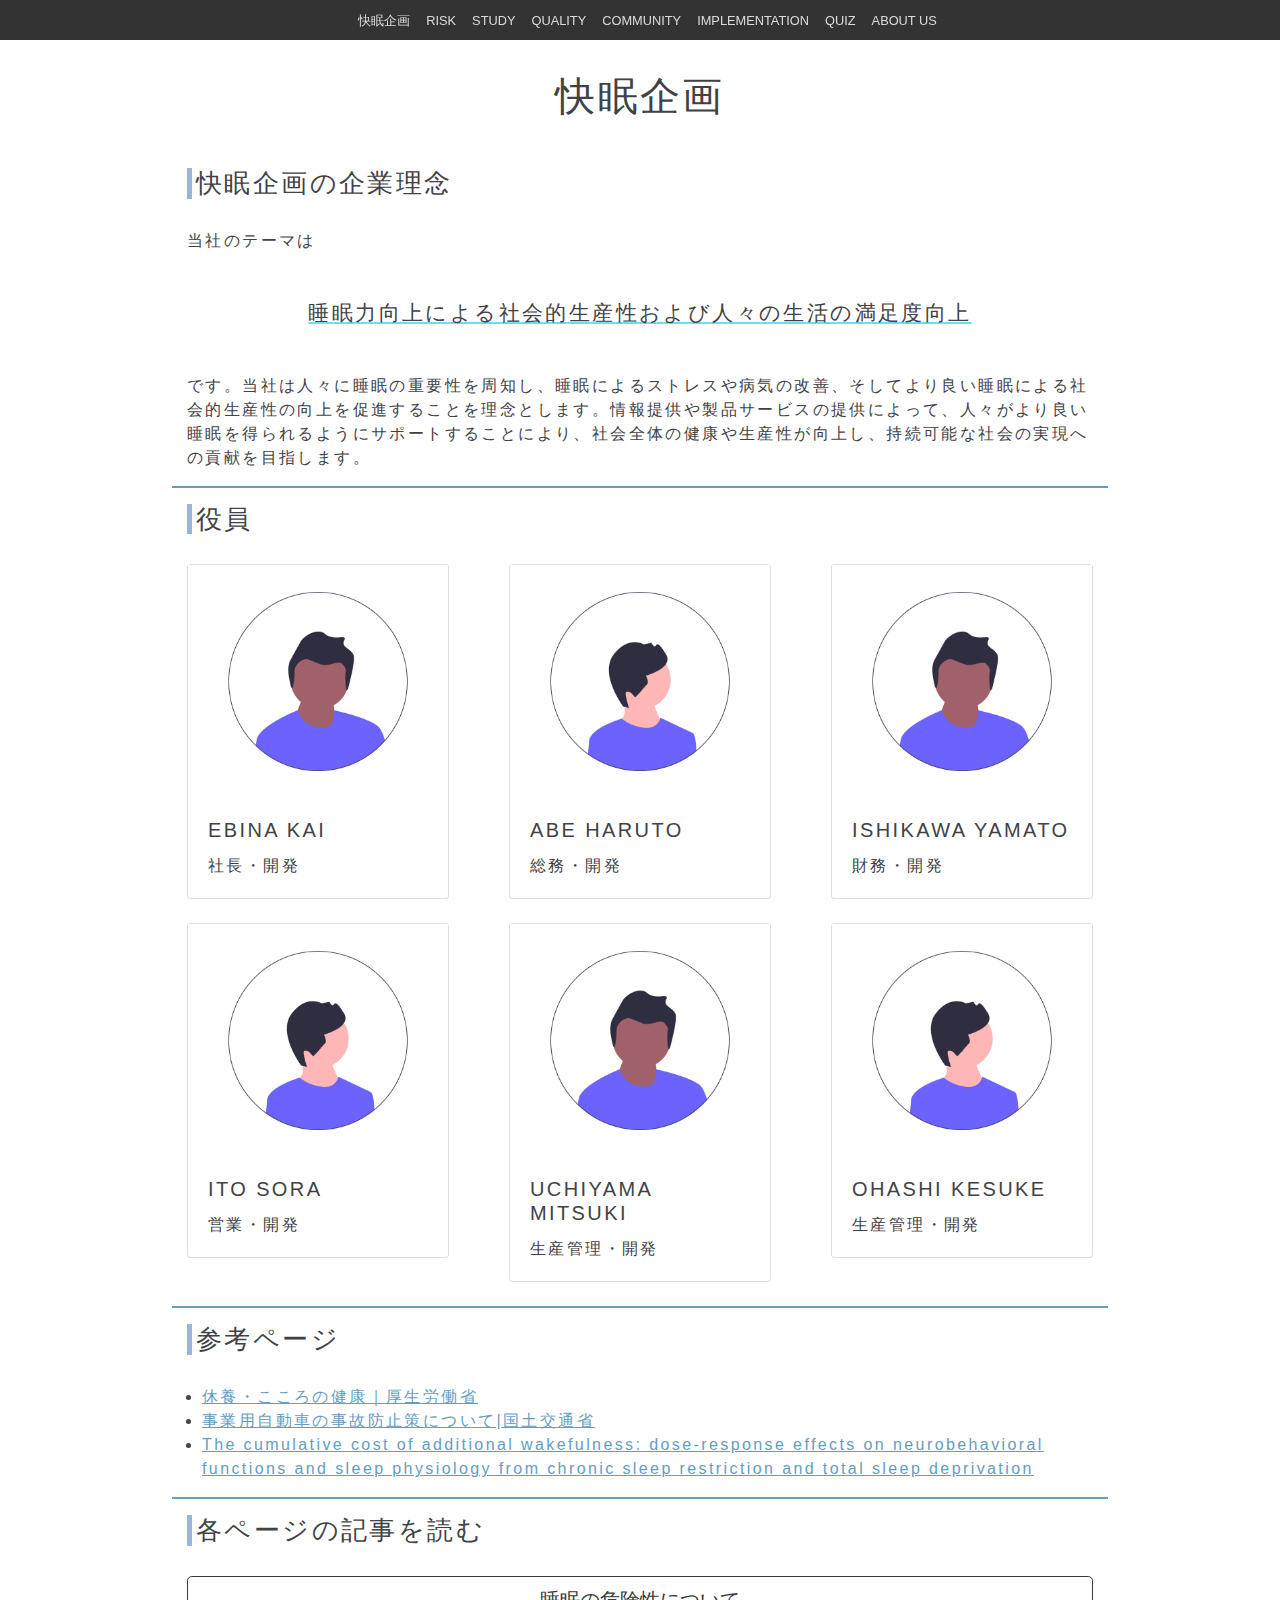
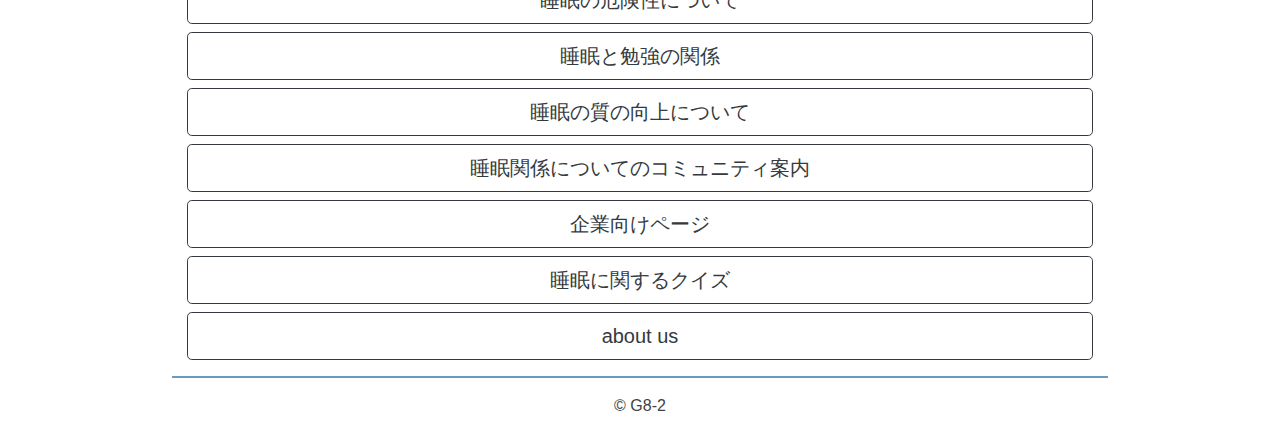
==== aboutus.html @ 45cc1678 "Merge branch 'main' of github.com:EbinaKai/KaiminKikaku into main" ====
<!DOCTYPE html>
<html lang="ja">
<head>
  <meta charset="UTF-8">
  <meta name="author" content="G8">
  <title>快眠企画について | 快眠企画</title>
  <link rel="icon" href="favicon.ico">
  <meta name="viewport" content="width=device-width,initial-scale=1">

  <!-- css -->
  <link rel="stylesheet" href="assets/css/reset.css">
  <link rel="stylesheet" href="assets/css/bootstrap.min.css">
  <link rel="stylesheet" href="assets/css/style.css">
  <link rel="stylesheet" href="assets/css/hamberger.css">

  <!-- javascript -->
  <script src="assets/js/jquery.min.js"></script>
  <script src="assets/js/popper.min.js"></script>
  <script src="assets/js/bootstrap.min.js"></script>
  <script src="assets/js/main.js" defer></script>
</head>

<body>
  <div id="wrapper">
    <header class="d-flex align-items-center flex-grow-1 sticky-top">
      <input type="checkbox" id="overlay-input" />
      <label for="overlay-input" id="overlay-button"><span></span></label>
      <nav id="overlay">
        <ul class="uppercase-text d-flex gap-2 justify-content-between align-items-center mb-0">
          <li><a href="index.html">快眠企画</a></li>
          <li><a href="risk.html">risk</a></li>
          <li><a href="study.html">study</a></li>
          <li><a href="quality.html">quality</a></li>
          <li><a href="community.html">community</a></li>
          <li><a href="implementation.html">implementation</a></li>
          <li><a href="quiz.html">quiz</a></li>
          <li><a href="aboutus.html">about us</a></li>
      </nav>
    </header>
    
    <main>
      <h1 class="text-center mb-5">快眠企画</h1>

      <section class="container mb-3">
        <h2>快眠企画の企業理念</h2>
        <p>当社のテーマは</p>
        <h3 class="my-5 text-center theme-text">睡眠力向上による社会的生産性および人々の生活の満足度向上</h3>
        <p>です。当社は人々に睡眠の重要性を周知し、睡眠によるストレスや病気の改善、そしてより良い睡眠による社会的生産性の向上を促進することを理念とします。情報提供や製品サービスの提供によって、人々がより良い睡眠を得られるようにサポートすることにより、社会全体の健康や生産性が向上し、持続可能な社会の実現への貢献を目指します。</p>
      </section>  

      <section class="container mb-3">
        <h2>役員</h2>
        <div id="member-cards" class="card-deck">
          <div class="row">

		        <div class="col-12 col-sm-6 col-lg-4 mb-4">
              <div class="card">
                <img class="img-fluid" src="assets/images/profile_1.png" alt="">
                <div class="card-body">
                  <h5 class="card-title">ebina kai</h5>
                  <p class="card-text">社長・開発</p>
                </div>
              </div>
            </div>

		        <div class="col-12 col-sm-6 col-lg-4 mb-4">
              <div class="card">
                <img class="img-fluid" src="assets/images/profile_2.png" alt="">
                <div class="card-body">
                  <h5 class="card-title">abe haruto</h5>
                  <p class="card-text">総務・開発</p>
                </div>
              </div>
            </div>

		        <div class="col-12 col-sm-6 col-lg-4 mb-4">
              <div class="card">
                <img class="img-fluid" src="assets/images/profile_1.png" alt="">
                <div class="card-body">
                  <h5 class="card-title">ishikawa yamato</h5>
                  <p class="card-text">財務・開発</p>
                </div>
              </div>
            </div>

		        <div class="col-12 col-sm-6 col-lg-4 mb-4">
              <div class="card">
                <img class="img-fluid" src="assets/images/profile_2.png" alt="">
                <div class="card-body">
                  <h5 class="card-title">ito sora</h5>
                  <p class="card-text">営業・開発</p>
                </div>
              </div>
            </div>

		        <div class="col-12 col-sm-6 col-lg-4 mb-4">
              <div class="card">
                <img class="img-fluid" src="assets/images/profile_1.png" alt="">
                <div class="card-body">
                  <h5 class="card-title">uchiyama mitsuki</h5>
                  <p class="card-text">生産管理・開発</p>
                </div>
              </div>
            </div>

		        <div class="col-12 col-sm-6 col-lg-4 mb-4">
              <div class="card">
                <img class="img-fluid" src="assets/images/profile_2.png" alt="">
                <div class="card-body">
                  <h5 class="card-title">ohashi kesuke</h5>
                  <p class="card-text">生産管理・開発</p>
                </div>
              </div>
            </div>
          </div>
        </div>
      </section>

      <section class="container mb-3">
        <h2>参考ページ</h2>
        <ul id="reference-list">
          <li><a href="https://www.mhlw.go.jp/www1/topics/kenko21_11/b3.html" target="_blank">休養・こころの健康｜厚生労働省</a></li>
          <li><a href="https://www.mlit.go.jp/jidosha/anzen/03safety/resourse/data/seminar009.pdf" target="_blank">事業用自動車の事故防止策について|国土交通省</a></li>
          <li><a href="https://pubmed.ncbi.nlm.nih.gov/12683469/" target="_blank">The cumulative cost of additional wakefulness: dose-response effects on neurobehavioral functions and sleep physiology from chronic sleep restriction and total sleep deprivation</a></li>
        </ul>
      </section>

      <section class="container mb-3">
        <h2>各ページの記事を読む</h2>
        <div class="my-3 btn-list">
          <a href="risk.html"><button type="button" class="btn btn-outline-dark btn-lg btn-block mb-2">睡眠の危険性について</button></a>
          <a href="study.html"><button type="button" class="btn btn-outline-dark btn-lg btn-block mb-2">睡眠と勉強の関係 </button></a>
          <a href="quality.html"><button type="button" class="btn btn-outline-dark btn-lg btn-block mb-2">睡眠の質の向上について</button></a>
          <a href="community.html"><button type="button" class="btn btn-outline-dark btn-lg btn-block mb-2">睡眠関係についてのコミュニティ案内</button></a>
          <a href="implementation.html"><button type="button" class="btn btn-outline-dark btn-lg btn-block mb-2">企業向けページ</button></a>
          <a href="quiz.html"><button type="button" class="btn btn-outline-dark btn-lg btn-block mb-2">睡眠に関するクイズ</button></a>
          <a href="aboutus.html"><button type="button" class="btn btn-outline-dark btn-lg btn-block mb-2">about us</button></a>
        </div>
      </section>

    </main>

    <footer>
		  © G8-2
    </footer>
    </div>
</body>
</html>
---- assets/css/style.css ----
@charset "utf-8";

/* Color Theme Swatches in Hex */
.Lippe-1-hex { color: #DCE4F2; }
.Lippe-2-hex { color: #9AB5D9; }
.Lippe-3-hex { color: #659DBF; }
.Lippe-4-hex { color: #F0F1F2; }
.Lippe-5-hex { color: #72DBF2; }

body, a {
  color: #424245;
  font-size: 16px;
}

main, header nav {
  max-width: 1000px;
  margin: 0 auto;
}

.uppercase-text {
  text-transform: uppercase;
}

.gap-2 > * {
  margin: 0.5rem;
}

header {
  z-index: 1;
  width: 100%;
  background-color: rgba(0, 0, 0, .8);
  height: 40px;
}
header nav ul {
  height: 40px;
}
header nav ul li a {
  color: #DADADA;
  font-size: .8rem;
}
header nav ul li a:hover {
  color: #f5f5f5;
  text-decoration: none;
}

main {
  min-height: calc(100vh - 80px);
  padding: 2rem 2rem 0 2rem;
  letter-spacing: .15rem;
}

footer {
  text-align: center;
  height: 40px;
}

ul {
  padding-left: 15px;
}

.img-box {
  display: flex;
  justify-content: center;
  align-items: center;
  height: 100%;
}
.img-box img {
  width: 100%;
  margin-bottom: 20px;
}

section {
  border-bottom: 2px solid #659DBF;
}

section h2 {
  font-size: 1.6rem;
  border-left: 5px solid #9AB5D9;
  padding-left: 4px;
  margin-bottom: 30px;
}

section h3 {
  font-size: 1.3rem;
}

section h4 {
  margin-top: 30px;
  font-size: 1.1rem;
  font-weight: bold;
}

.list-border-bottom > li {
  margin-top: 20px;
  padding-bottom: 20px;
  border-bottom: 2px solid #659DBF;
}
.list-border-bottom > li:last-child {
  border: none;
}

.btn-blue {
  color: #fff;
  background-color: #659DBF;
  border-color: #659DBF;
}

.btn-blue:hover {
  color: #fff;
  background-color: #72DBF2;
  border-color: #72DBF2;
}

.theme-text {
  text-decoration: underline;
  text-decoration-color: #72DBF2;
}

.btn-list a:hover {
  text-decoration-color: white;
}

#member-cards {
  justify-content: space-between;
  flex-wrap: wrap;
}

#member-cards .card-title {
  text-transform: uppercase;
}

#reference-list li a {
  color: #659DBF;
  text-decoration: underline;
  text-decoration-color: #659DBF; 
}

#reference-list li a:hover {
  color: #9AB5D9;
  text-decoration: underline;
  text-decoration-color: #9AB5D9; 
}
---- assets/css/hamberger.css ----
/* hambarger menu */
#overlay-button {
  display: none;
}
#overlay-button {
  padding: 18px 11px;
  z-index: 5;
  cursor: pointer;
  user-select: none;
}
#overlay-button span {
  height: 2px;
  width: 15px;
  margin-top: 8px;
  border-radius: 1px;
  background-color: #DCE4F2;
  position: relative;
  display: block;
  transition: all .2s ease-in-out;
}
#overlay-button span:before {
  top: -5px;
  visibility: visible;
}
#overlay-button span:after {
  top: 5px;
}
#overlay-button span:before, #overlay-button span:after {
  height: 2px;
  width: 15px;
  border-radius: 1px;
  background-color: #DCE4F2;
  position: absolute;
  content: "";
  transition: all .2s ease-in-out;
}
#overlay-button:hover span, #overlay-button:hover span:before, #overlay-button:hover span:after {
  background: #F0F1F2;
}
#overlay-input {
  display: none; 
}
#overlay-input:checked ~ #overlay {
  visibility: visible; 
}
#overlay-input:checked ~ #overlay-button:hover span, #overlay-input:checked ~ #overlay-button span {
  background: transparent;
}
#overlay-input:checked ~ #overlay-button span:before {
  transform: rotate(45deg) translate(7px, 7px);
}
#overlay-input:checked ~ #overlay-button span:after {
  transform: rotate(-45deg) translate(7px, -7px);
}

@media screen and (max-width: 600px) {

  /* hamberger menu */
  #overlay-button {
    display: block;
  }  
  #overlay {
    height: 100vh;
    width: 100vw;
    background: #659DBF;
    color: white;
    z-index: 2;
    visibility: hidden;
    position: fixed;
    top: 0;
    left: 0;
  }
  #overlay ul {
    display: flex;
    justify-content: center;
    align-items: center;
    flex-direction: column;
    text-align: center;
    height: 100vh;
    padding-left: 0;
    padding-top: 10vh;
    padding-bottom: 10vh;
    list-style-type: none;
  }
  #overlay ul li {
    padding: 1em;
  }
  #overlay ul li a {
    color: #fff;
    text-decoration: none;
    font-size: 1.5em;
  }
  #overlay ul li a:hover {
    color: #DCE4F2;
  }

}
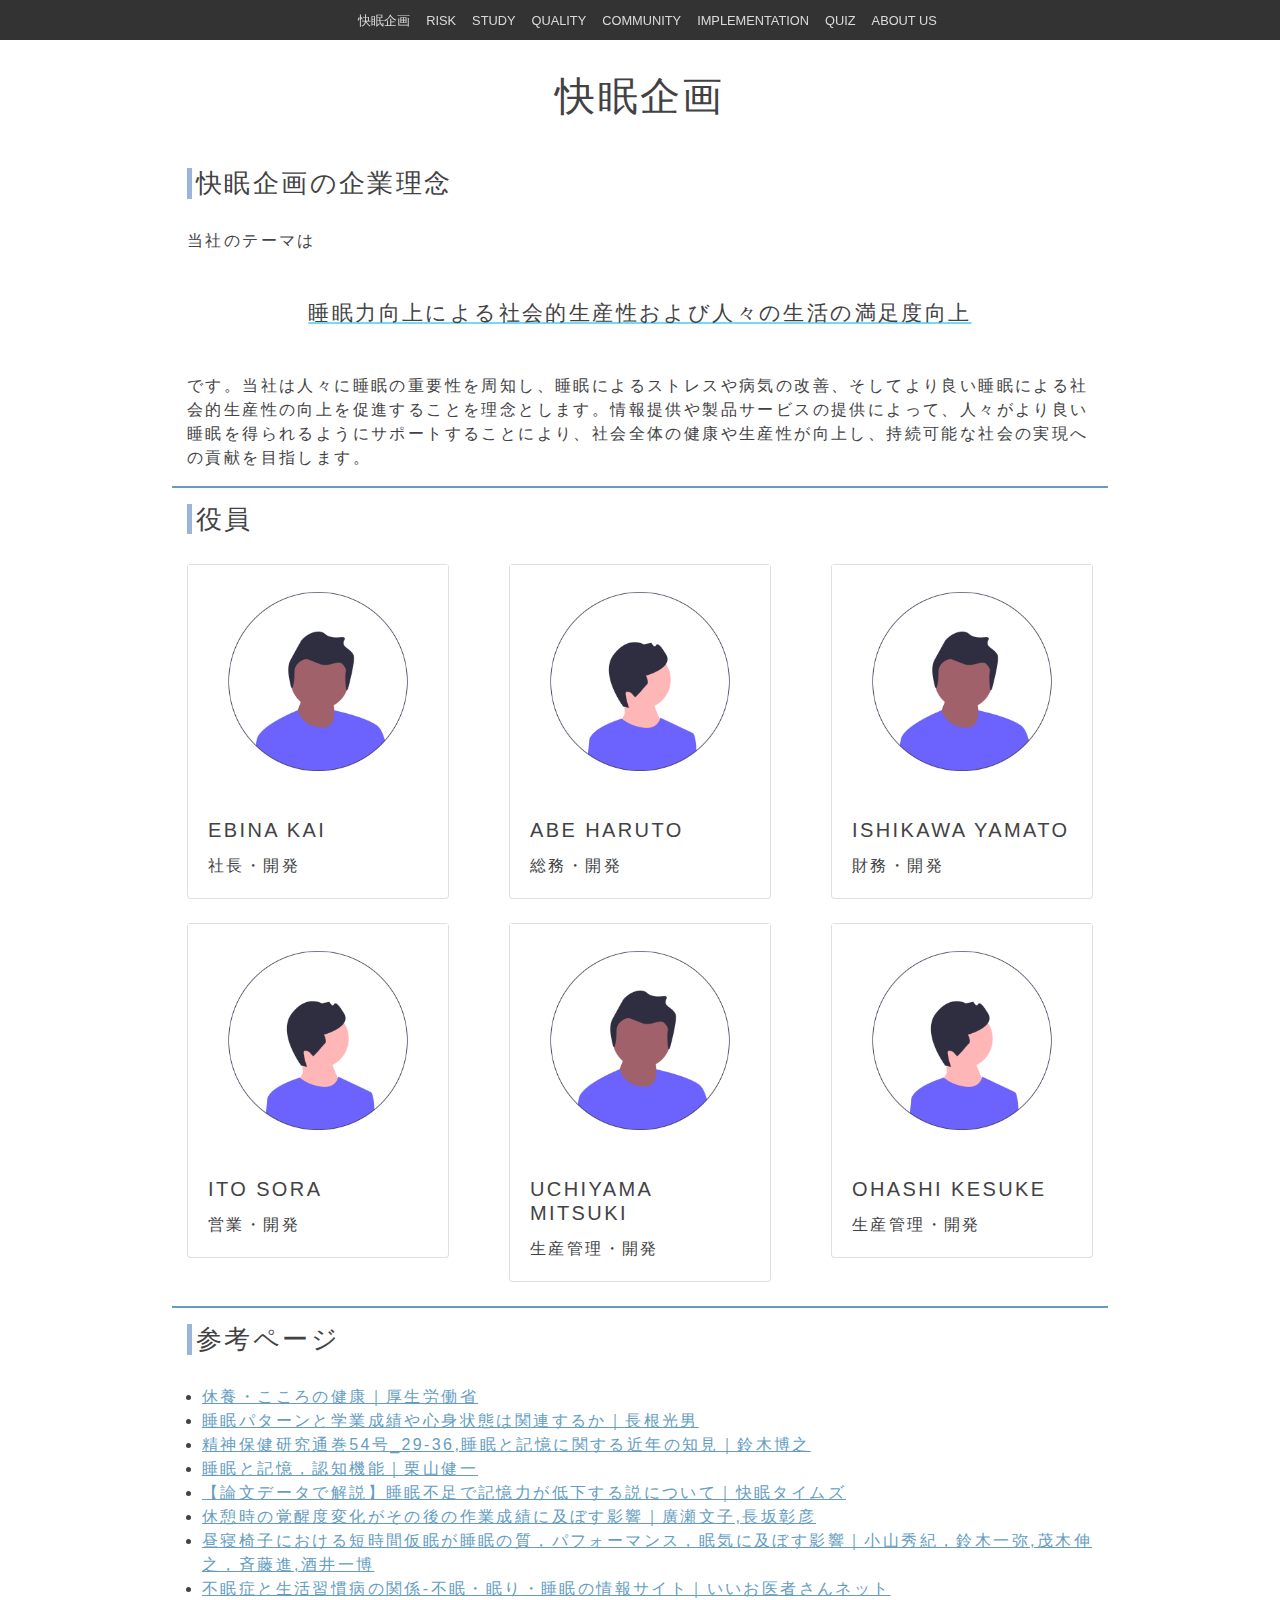
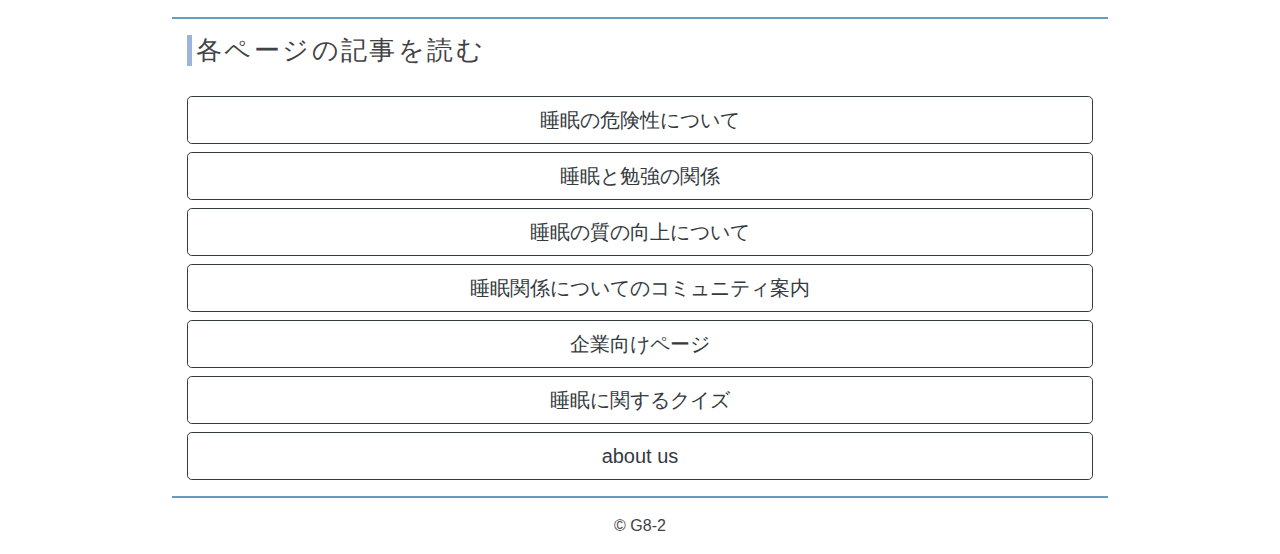
==== commit ceb3f3e0: "【update】 add about us" ====
--- a/aboutus.html
+++ b/aboutus.html
@@ -120,8 +120,13 @@
         <h2>参考ページ</h2>
         <ul id="reference-list">
           <li><a href="https://www.mhlw.go.jp/www1/topics/kenko21_11/b3.html" target="_blank">休養・こころの健康｜厚生労働省</a></li>
-          <li><a href="https://www.mlit.go.jp/jidosha/anzen/03safety/resourse/data/seminar009.pdf" target="_blank">事業用自動車の事故防止策について|国土交通省</a></li>
-          <li><a href="https://pubmed.ncbi.nlm.nih.gov/12683469/" target="_blank">The cumulative cost of additional wakefulness: dose-response effects on neurobehavioral functions and sleep physiology from chronic sleep restriction and total sleep deprivation</a></li>
+          <li><a href="https://opac.ll.chiba-u.jp/da/curator/900118662/13482084_63_375-379.pdf" target="_blank">睡眠パターンと学業成績や心身状態は関連するか｜長根光男</a></li>
+          <li><a href="https://www.ncnp.go.jp/mental-health/docs/nimh54_29-36.pdf" target="_blank">精神保健研究通巻54号_29-36,睡眠と記憶に関する近年の知見｜鈴木博之</a></li>
+          <li><a href="https://www.jstage.jst.go.jp/article/jsbpjjpp/22/3/22_151/_pdf" target="_blank">睡眠と記憶，認知機能｜栗山健一</a></li>
+          <li><a href="https://kaimin-times.com/blog/sleep-memory-16273" target="_blank">【論文データで解説】睡眠不足で記憶力が低下する説について｜快眠タイムズ</a></li>                       
+          <li><a href="https://www.jstage.jst.go.jp/article/jje1965/38/1/38_1_32/_pdf" target="_blank">休憩時の覚醒度変化がその後の作業成績に及ぼす影響｜廣瀬文子,長坂彰彦</a></li>                       
+          <li><a href="https://www.jstage.jst.go.jp/article/isljsl/95/2/95_56/_pdf" target="_blank">昼寝椅子における短時間仮眠が睡眠の質，パフォーマンス，眠気に及ぼす影響｜小山秀紀，鈴木一弥,茂木伸之，斉藤進,酒井一博</a></li>                       
+          <li><a href="http://www.e-oishasan.net/sleep/lifestyle.html" target="_blank">不眠症と生活習慣病の関係-不眠・眠り・睡眠の情報サイト｜いいお医者さんネット</a></li>                 
         </ul>
       </section>
 
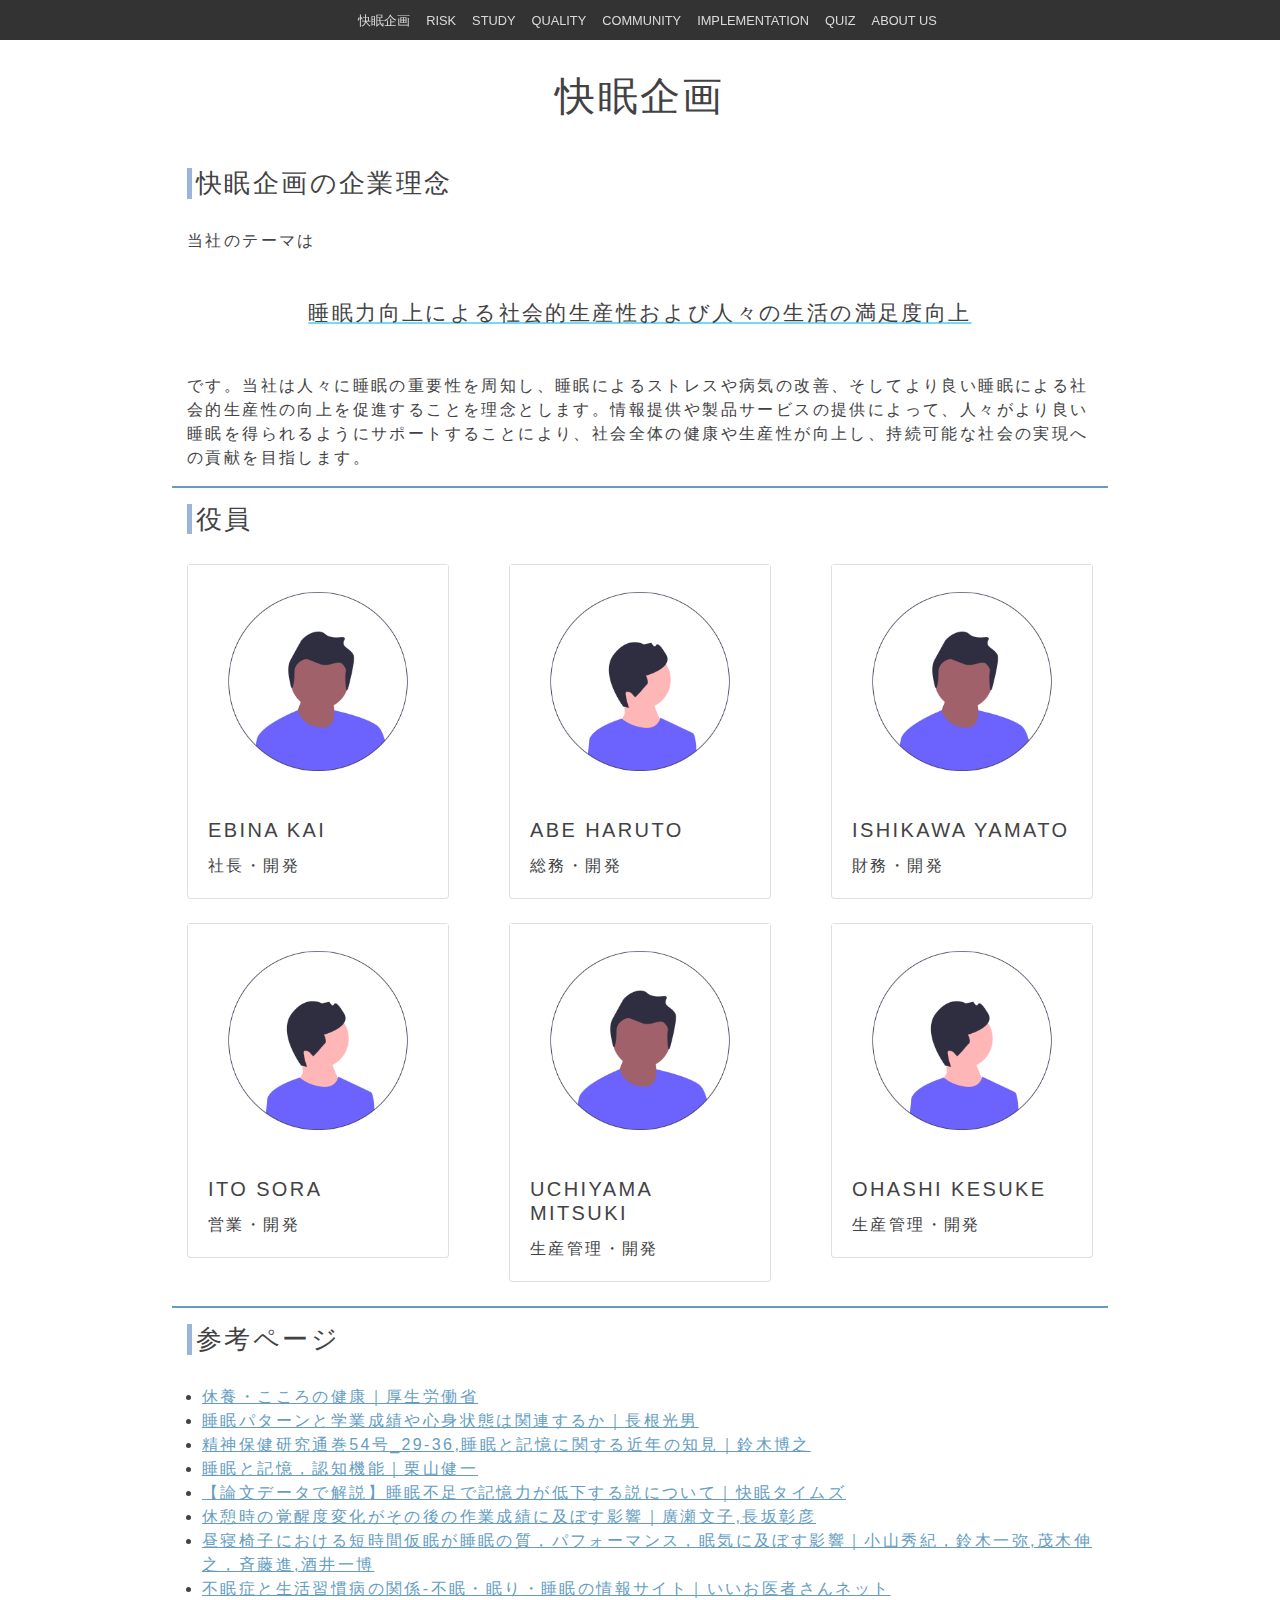
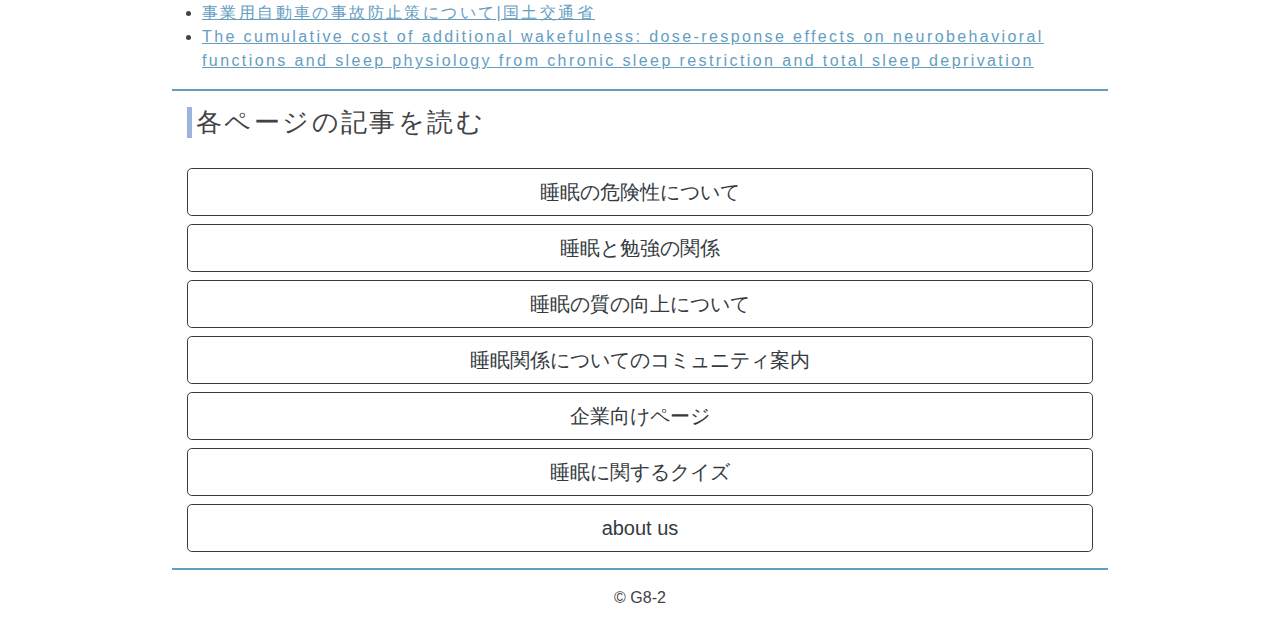
==== commit 55ab687a: "Merge branch 'main' of https://github.com/EbinaKai/KaiminKikaku" ====
--- a/aboutus.html
+++ b/aboutus.html
@@ -127,6 +127,8 @@
           <li><a href="https://www.jstage.jst.go.jp/article/jje1965/38/1/38_1_32/_pdf" target="_blank">休憩時の覚醒度変化がその後の作業成績に及ぼす影響｜廣瀬文子,長坂彰彦</a></li>                       
           <li><a href="https://www.jstage.jst.go.jp/article/isljsl/95/2/95_56/_pdf" target="_blank">昼寝椅子における短時間仮眠が睡眠の質，パフォーマンス，眠気に及ぼす影響｜小山秀紀，鈴木一弥,茂木伸之，斉藤進,酒井一博</a></li>                       
           <li><a href="http://www.e-oishasan.net/sleep/lifestyle.html" target="_blank">不眠症と生活習慣病の関係-不眠・眠り・睡眠の情報サイト｜いいお医者さんネット</a></li>                 
+          <li><a href="https://www.mlit.go.jp/jidosha/anzen/03safety/resourse/data/seminar009.pdf" target="_blank">事業用自動車の事故防止策について|国土交通省</a></li>
+          <li><a href="https://pubmed.ncbi.nlm.nih.gov/12683469/" target="_blank">The cumulative cost of additional wakefulness: dose-response effects on neurobehavioral functions and sleep physiology from chronic sleep restriction and total sleep deprivation</a></li>
         </ul>
       </section>
 
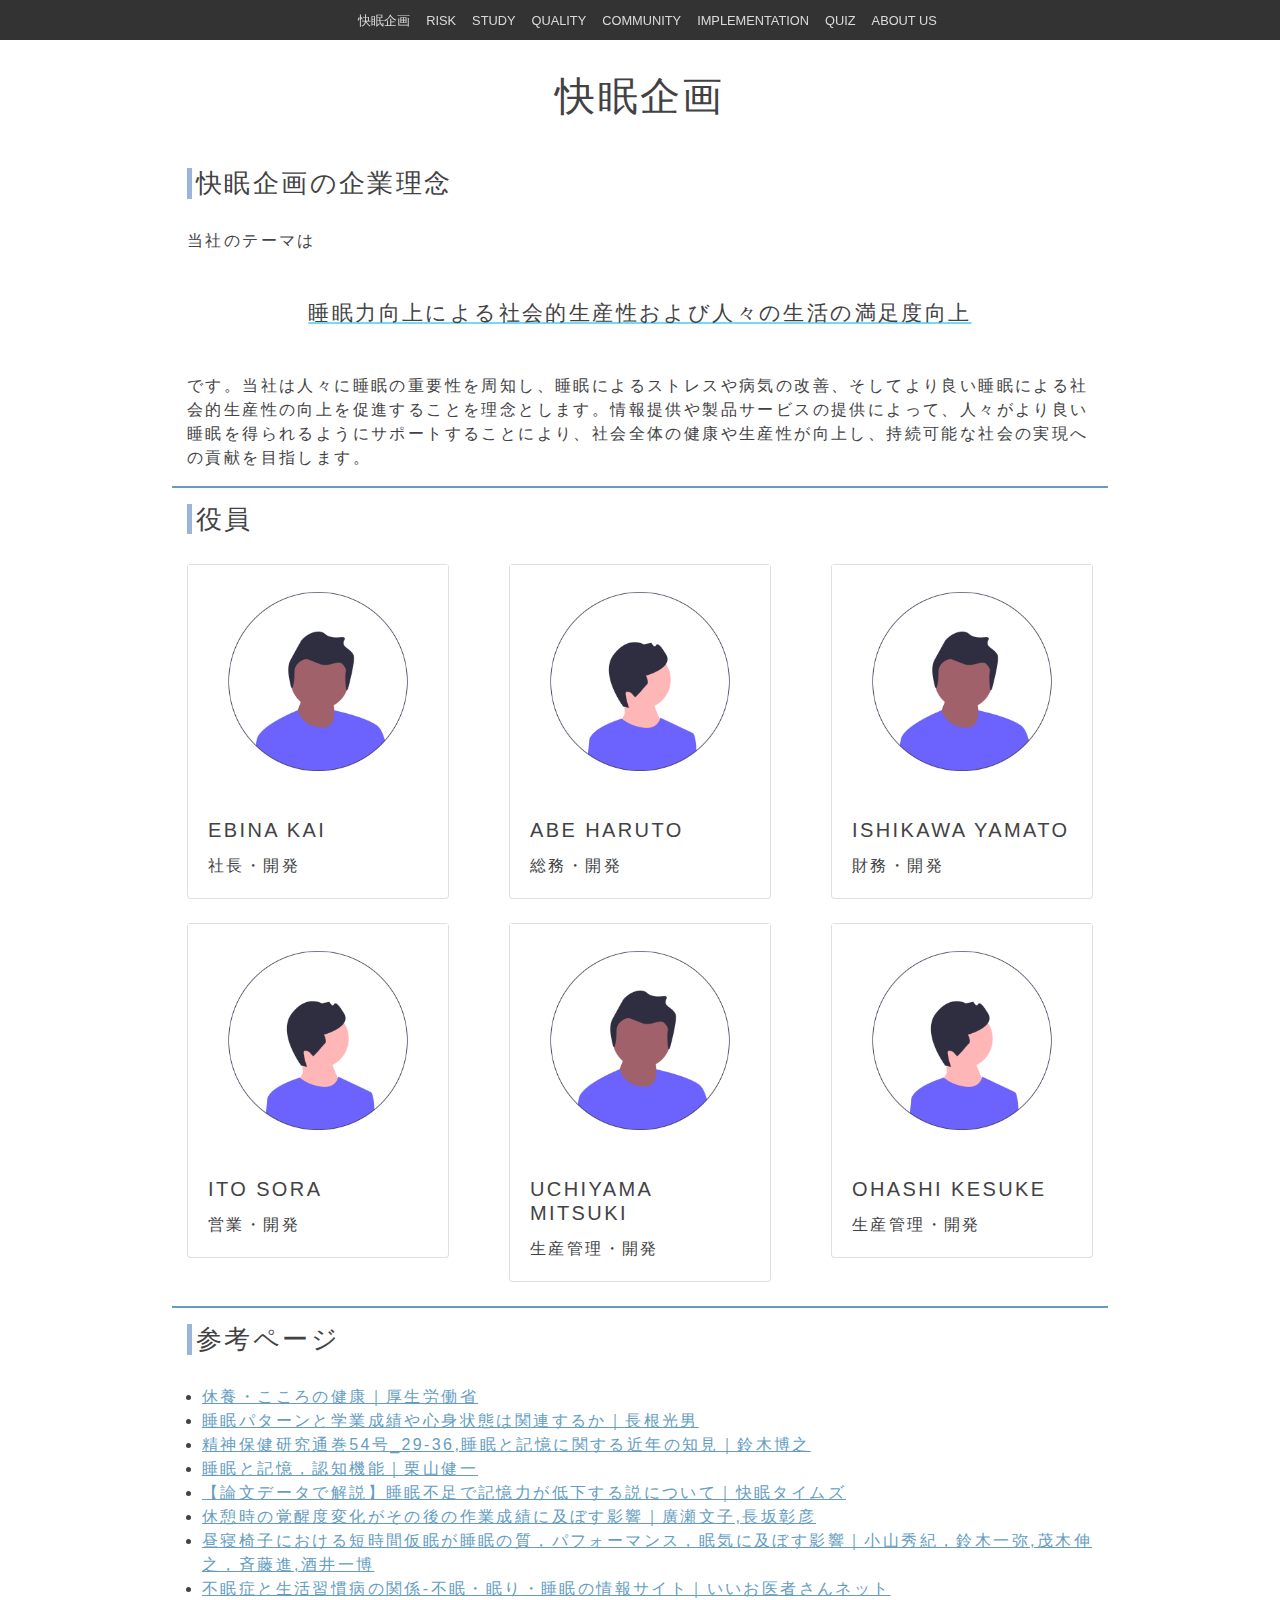
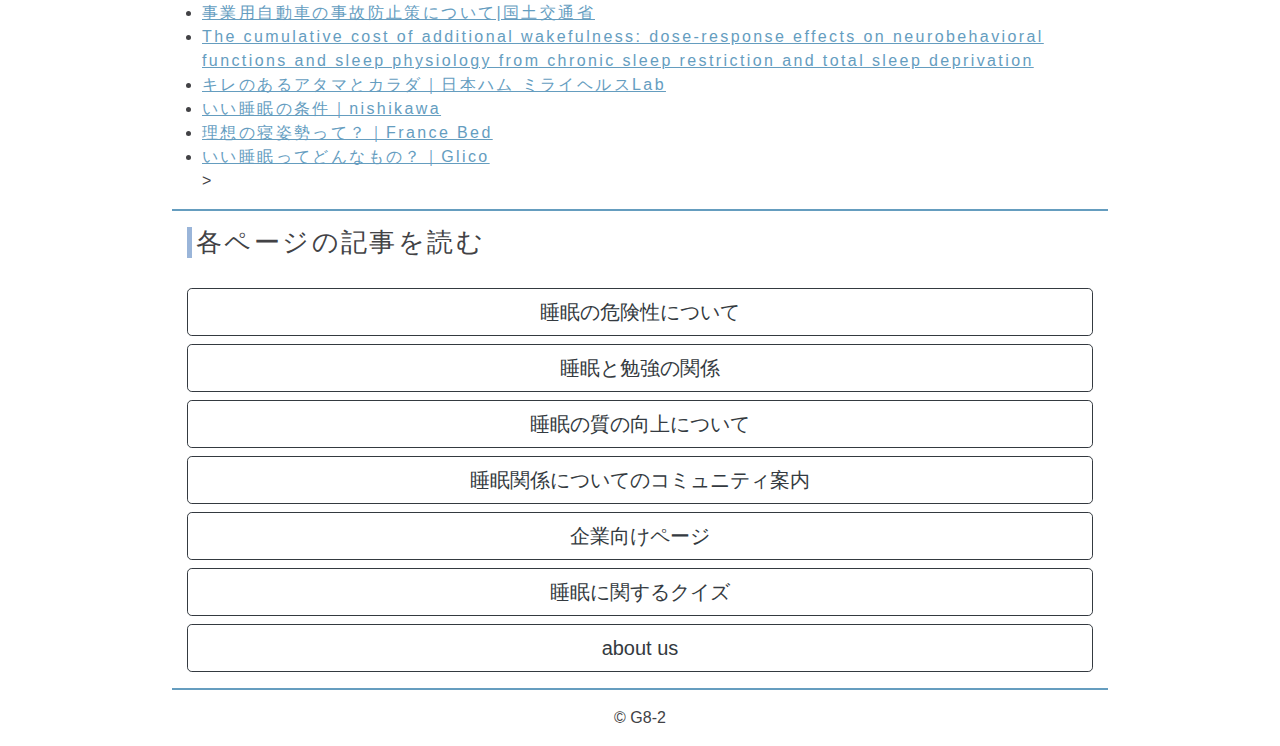
==== commit 5d6aef9c: "[update] add quality html" ====
--- a/aboutus.html
+++ b/aboutus.html
@@ -129,6 +129,10 @@
           <li><a href="http://www.e-oishasan.net/sleep/lifestyle.html" target="_blank">不眠症と生活習慣病の関係-不眠・眠り・睡眠の情報サイト｜いいお医者さんネット</a></li>                 
           <li><a href="https://www.mlit.go.jp/jidosha/anzen/03safety/resourse/data/seminar009.pdf" target="_blank">事業用自動車の事故防止策について|国土交通省</a></li>
           <li><a href="https://pubmed.ncbi.nlm.nih.gov/12683469/" target="_blank">The cumulative cost of additional wakefulness: dose-response effects on neurobehavioral functions and sleep physiology from chronic sleep restriction and total sleep deprivation</a></li>
+          <li><a href="https://lab.nipponham.co.jp/clearheadandbody/42" target="_blank">キレのあるアタマとカラダ｜日本ハム ミライヘルスLab</a></li>
+          <li><a href="https://www.nishikawa1566.com/company/laboratory/topics/03/" target="_blank">いい睡眠の条件｜nishikawa</a></li>
+          <li><a href="https://interior.francebed.co.jp/spring/faq/sleep/posture.php" target="_blank">理想の寝姿勢って？｜France Bed</a></li>
+          <li><a href="https://cp.glico.jp/powerpro/citric-acid/entry91/" target="_blank">いい睡眠ってどんなもの？｜Glico</a></li>>
         </ul>
       </section>
 
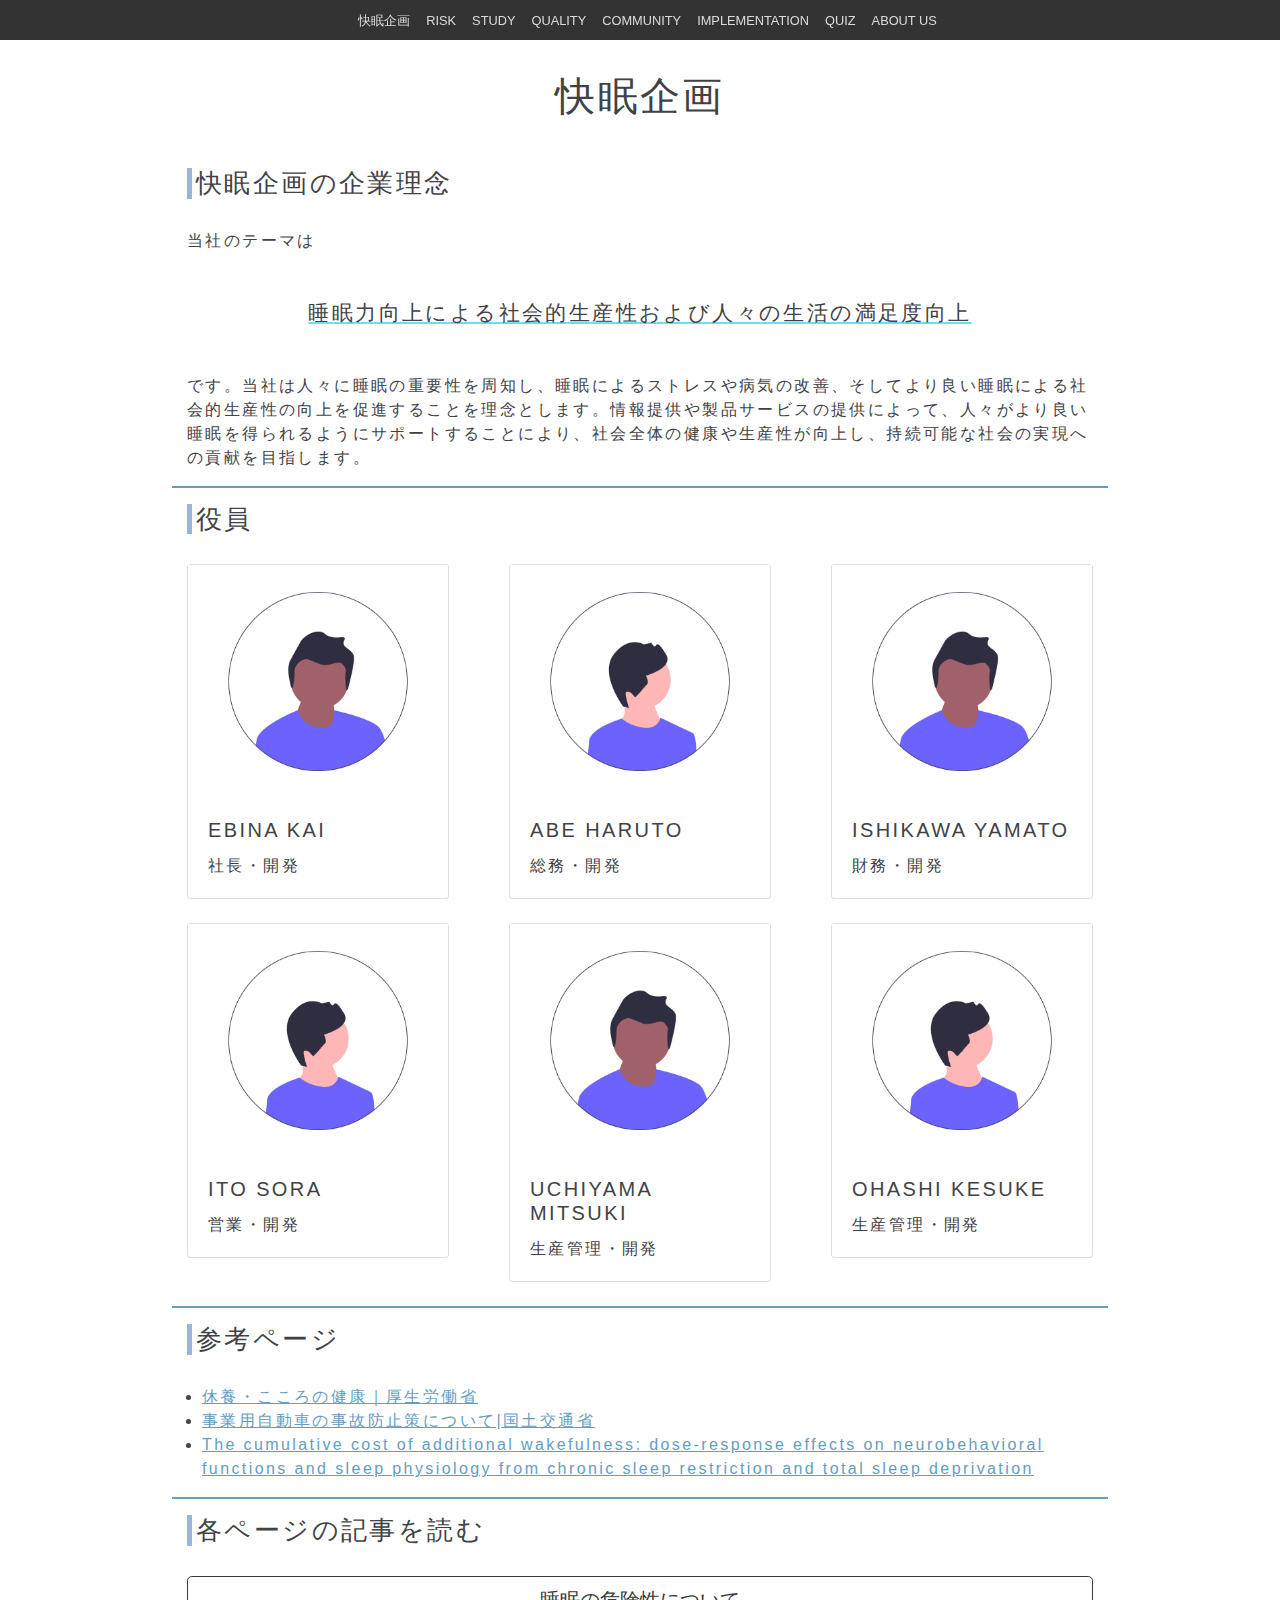
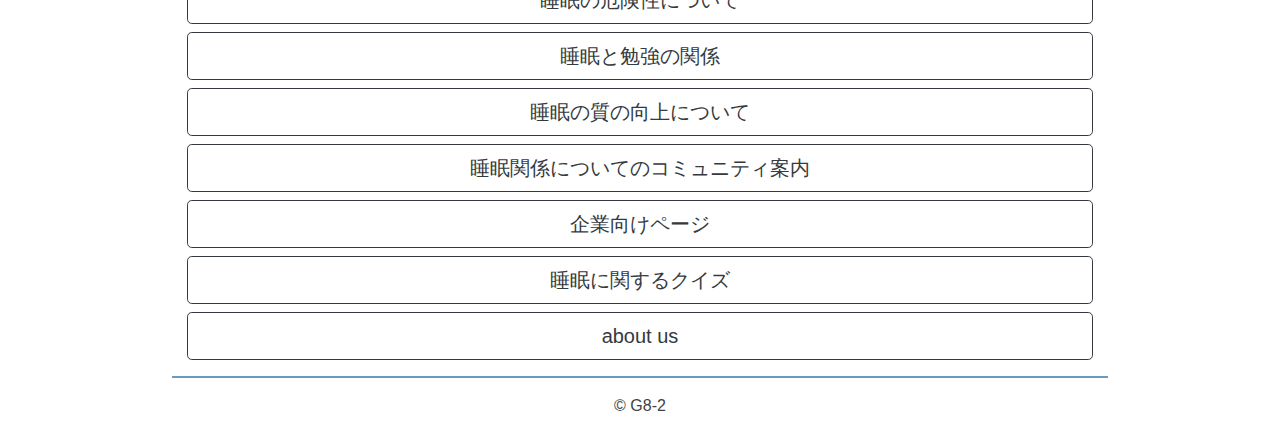
==== commit ed22a1e4: "Merge branch 'main' of https://github.com/EbinaKai/KaiminKikaku" ====
--- a/aboutus.html
+++ b/aboutus.html
@@ -120,19 +120,8 @@
         <h2>参考ページ</h2>
         <ul id="reference-list">
           <li><a href="https://www.mhlw.go.jp/www1/topics/kenko21_11/b3.html" target="_blank">休養・こころの健康｜厚生労働省</a></li>
-          <li><a href="https://opac.ll.chiba-u.jp/da/curator/900118662/13482084_63_375-379.pdf" target="_blank">睡眠パターンと学業成績や心身状態は関連するか｜長根光男</a></li>
-          <li><a href="https://www.ncnp.go.jp/mental-health/docs/nimh54_29-36.pdf" target="_blank">精神保健研究通巻54号_29-36,睡眠と記憶に関する近年の知見｜鈴木博之</a></li>
-          <li><a href="https://www.jstage.jst.go.jp/article/jsbpjjpp/22/3/22_151/_pdf" target="_blank">睡眠と記憶，認知機能｜栗山健一</a></li>
-          <li><a href="https://kaimin-times.com/blog/sleep-memory-16273" target="_blank">【論文データで解説】睡眠不足で記憶力が低下する説について｜快眠タイムズ</a></li>                       
-          <li><a href="https://www.jstage.jst.go.jp/article/jje1965/38/1/38_1_32/_pdf" target="_blank">休憩時の覚醒度変化がその後の作業成績に及ぼす影響｜廣瀬文子,長坂彰彦</a></li>                       
-          <li><a href="https://www.jstage.jst.go.jp/article/isljsl/95/2/95_56/_pdf" target="_blank">昼寝椅子における短時間仮眠が睡眠の質，パフォーマンス，眠気に及ぼす影響｜小山秀紀，鈴木一弥,茂木伸之，斉藤進,酒井一博</a></li>                       
-          <li><a href="http://www.e-oishasan.net/sleep/lifestyle.html" target="_blank">不眠症と生活習慣病の関係-不眠・眠り・睡眠の情報サイト｜いいお医者さんネット</a></li>                 
           <li><a href="https://www.mlit.go.jp/jidosha/anzen/03safety/resourse/data/seminar009.pdf" target="_blank">事業用自動車の事故防止策について|国土交通省</a></li>
           <li><a href="https://pubmed.ncbi.nlm.nih.gov/12683469/" target="_blank">The cumulative cost of additional wakefulness: dose-response effects on neurobehavioral functions and sleep physiology from chronic sleep restriction and total sleep deprivation</a></li>
-          <li><a href="https://lab.nipponham.co.jp/clearheadandbody/42" target="_blank">キレのあるアタマとカラダ｜日本ハム ミライヘルスLab</a></li>
-          <li><a href="https://www.nishikawa1566.com/company/laboratory/topics/03/" target="_blank">いい睡眠の条件｜nishikawa</a></li>
-          <li><a href="https://interior.francebed.co.jp/spring/faq/sleep/posture.php" target="_blank">理想の寝姿勢って？｜France Bed</a></li>
-          <li><a href="https://cp.glico.jp/powerpro/citric-acid/entry91/" target="_blank">いい睡眠ってどんなもの？｜Glico</a></li>>
         </ul>
       </section>
 
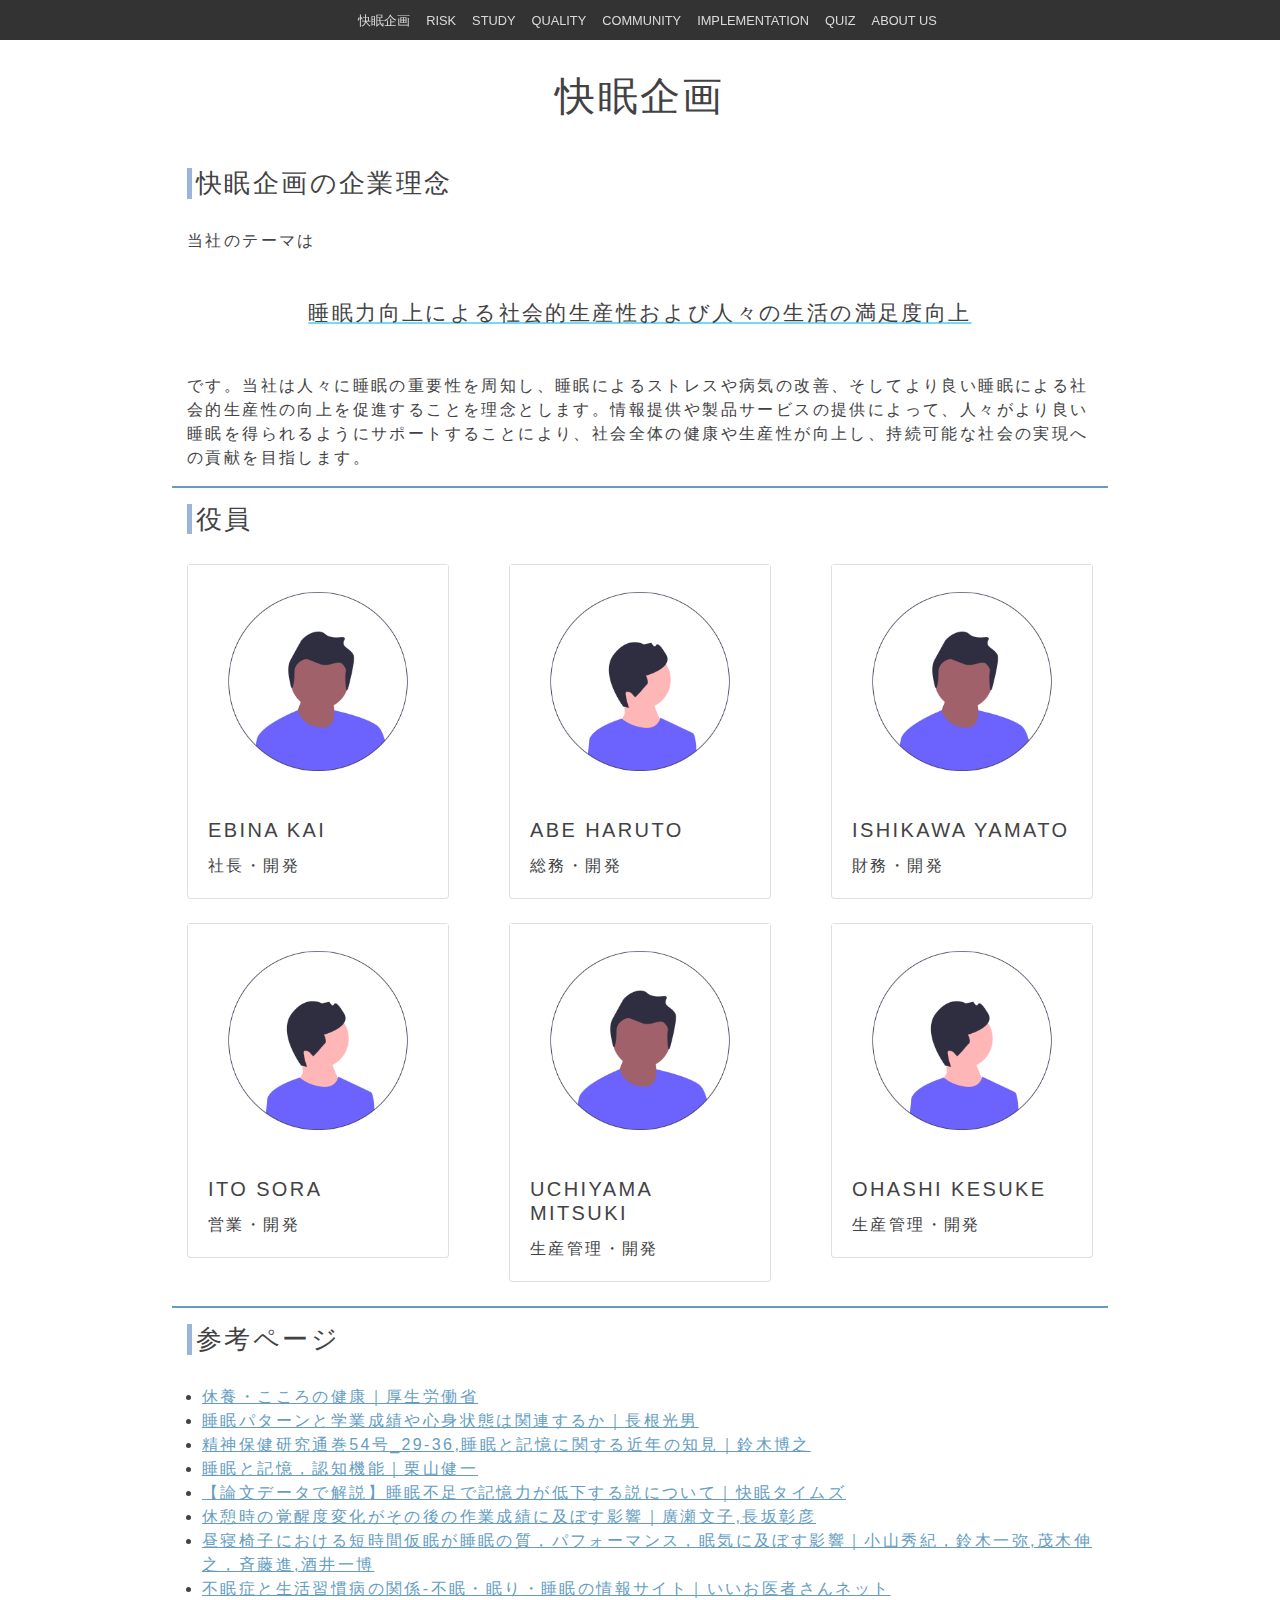
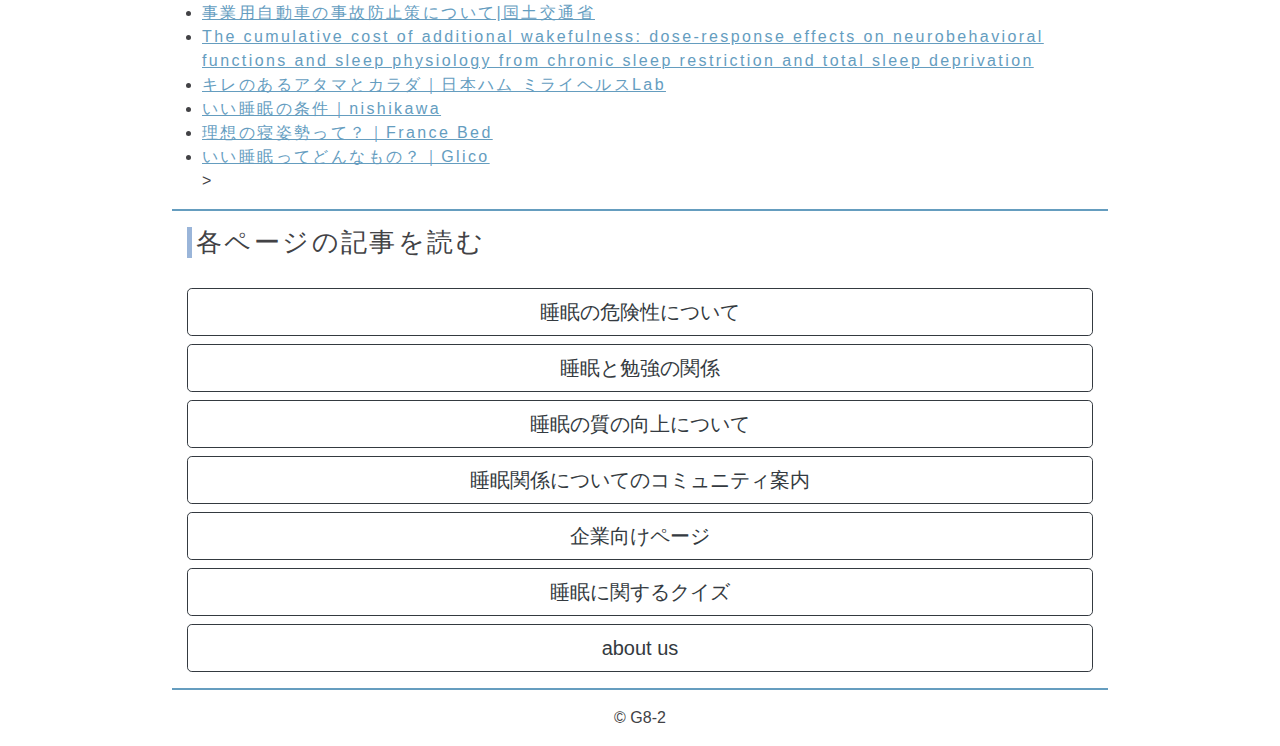
==== commit 6409c21b: "Merge branch 'main' of https://github.com/EbinaKai/KaiminKikaku" ====
--- a/aboutus.html
+++ b/aboutus.html
@@ -120,8 +120,19 @@
         <h2>参考ページ</h2>
         <ul id="reference-list">
           <li><a href="https://www.mhlw.go.jp/www1/topics/kenko21_11/b3.html" target="_blank">休養・こころの健康｜厚生労働省</a></li>
+          <li><a href="https://opac.ll.chiba-u.jp/da/curator/900118662/13482084_63_375-379.pdf" target="_blank">睡眠パターンと学業成績や心身状態は関連するか｜長根光男</a></li>
+          <li><a href="https://www.ncnp.go.jp/mental-health/docs/nimh54_29-36.pdf" target="_blank">精神保健研究通巻54号_29-36,睡眠と記憶に関する近年の知見｜鈴木博之</a></li>
+          <li><a href="https://www.jstage.jst.go.jp/article/jsbpjjpp/22/3/22_151/_pdf" target="_blank">睡眠と記憶，認知機能｜栗山健一</a></li>
+          <li><a href="https://kaimin-times.com/blog/sleep-memory-16273" target="_blank">【論文データで解説】睡眠不足で記憶力が低下する説について｜快眠タイムズ</a></li>                       
+          <li><a href="https://www.jstage.jst.go.jp/article/jje1965/38/1/38_1_32/_pdf" target="_blank">休憩時の覚醒度変化がその後の作業成績に及ぼす影響｜廣瀬文子,長坂彰彦</a></li>                       
+          <li><a href="https://www.jstage.jst.go.jp/article/isljsl/95/2/95_56/_pdf" target="_blank">昼寝椅子における短時間仮眠が睡眠の質，パフォーマンス，眠気に及ぼす影響｜小山秀紀，鈴木一弥,茂木伸之，斉藤進,酒井一博</a></li>                       
+          <li><a href="http://www.e-oishasan.net/sleep/lifestyle.html" target="_blank">不眠症と生活習慣病の関係-不眠・眠り・睡眠の情報サイト｜いいお医者さんネット</a></li>                 
           <li><a href="https://www.mlit.go.jp/jidosha/anzen/03safety/resourse/data/seminar009.pdf" target="_blank">事業用自動車の事故防止策について|国土交通省</a></li>
           <li><a href="https://pubmed.ncbi.nlm.nih.gov/12683469/" target="_blank">The cumulative cost of additional wakefulness: dose-response effects on neurobehavioral functions and sleep physiology from chronic sleep restriction and total sleep deprivation</a></li>
+          <li><a href="https://lab.nipponham.co.jp/clearheadandbody/42" target="_blank">キレのあるアタマとカラダ｜日本ハム ミライヘルスLab</a></li>
+          <li><a href="https://www.nishikawa1566.com/company/laboratory/topics/03/" target="_blank">いい睡眠の条件｜nishikawa</a></li>
+          <li><a href="https://interior.francebed.co.jp/spring/faq/sleep/posture.php" target="_blank">理想の寝姿勢って？｜France Bed</a></li>
+          <li><a href="https://cp.glico.jp/powerpro/citric-acid/entry91/" target="_blank">いい睡眠ってどんなもの？｜Glico</a></li>>
         </ul>
       </section>
 
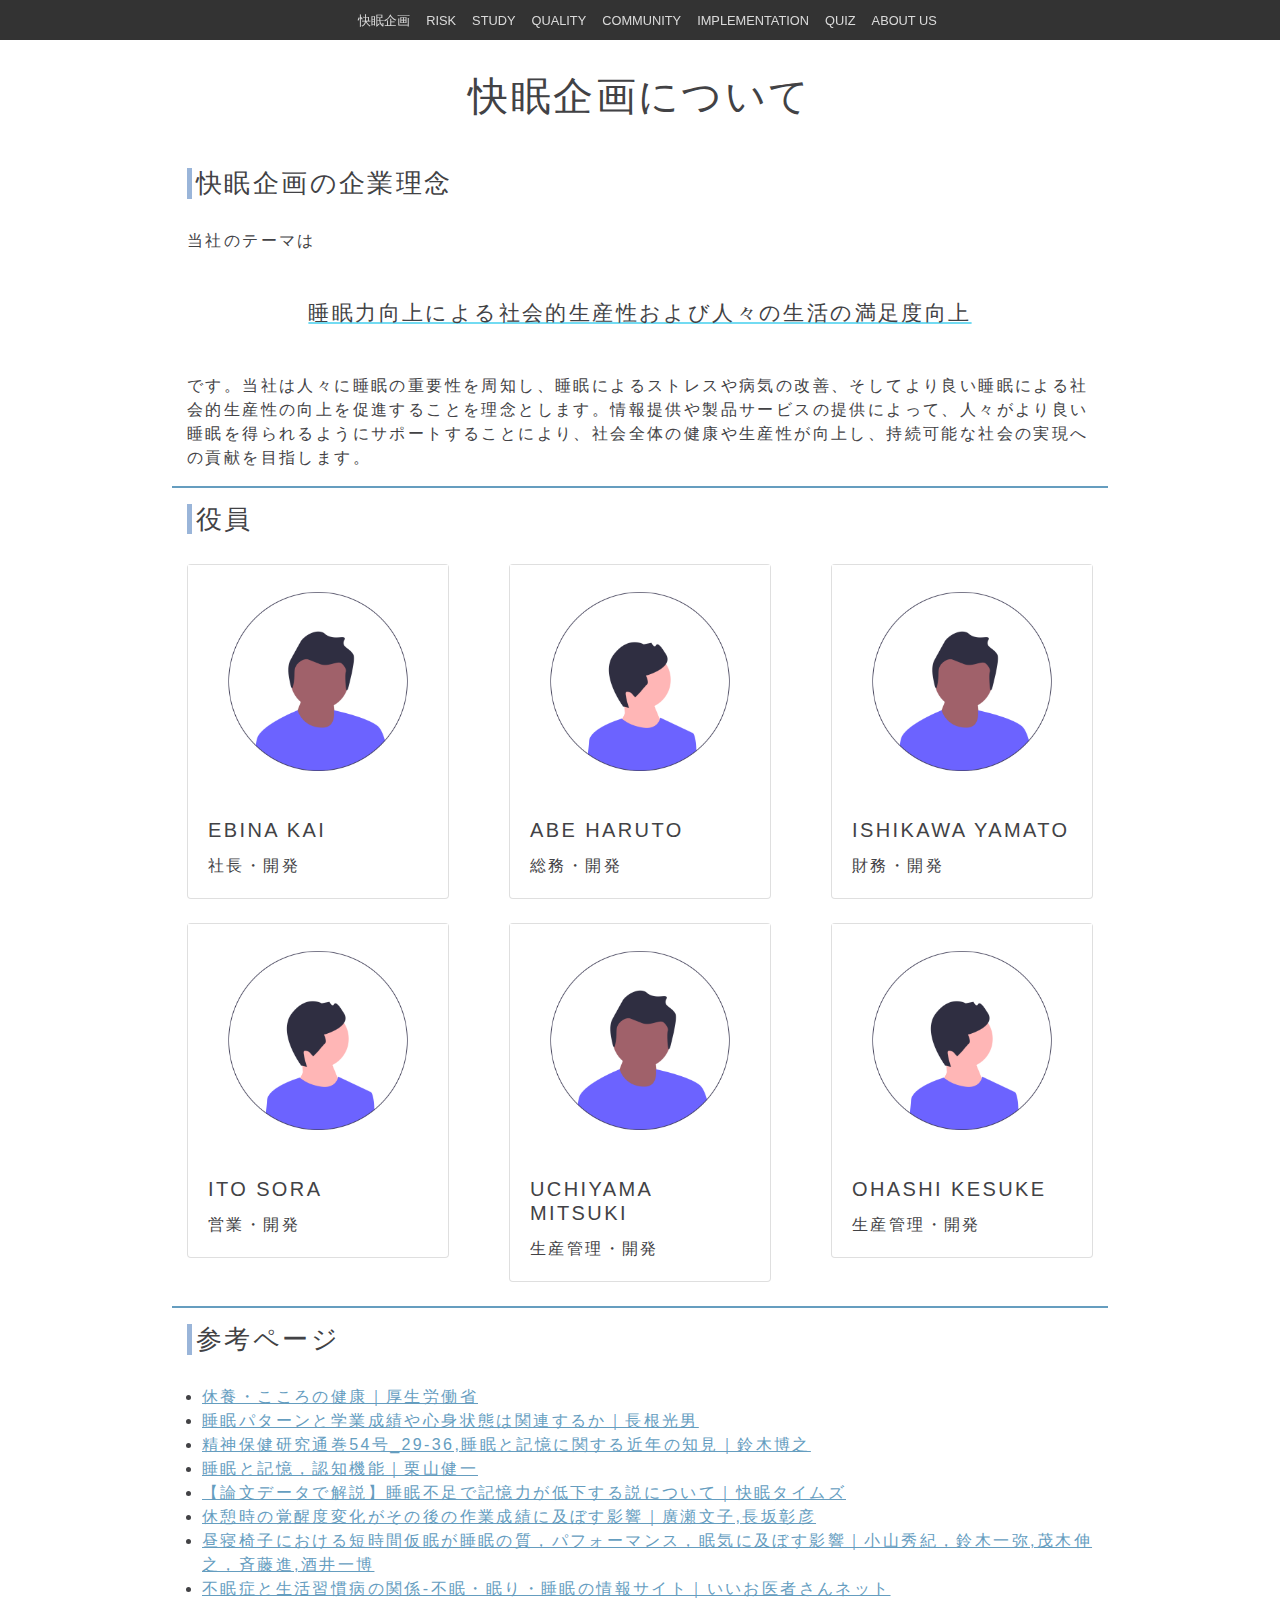
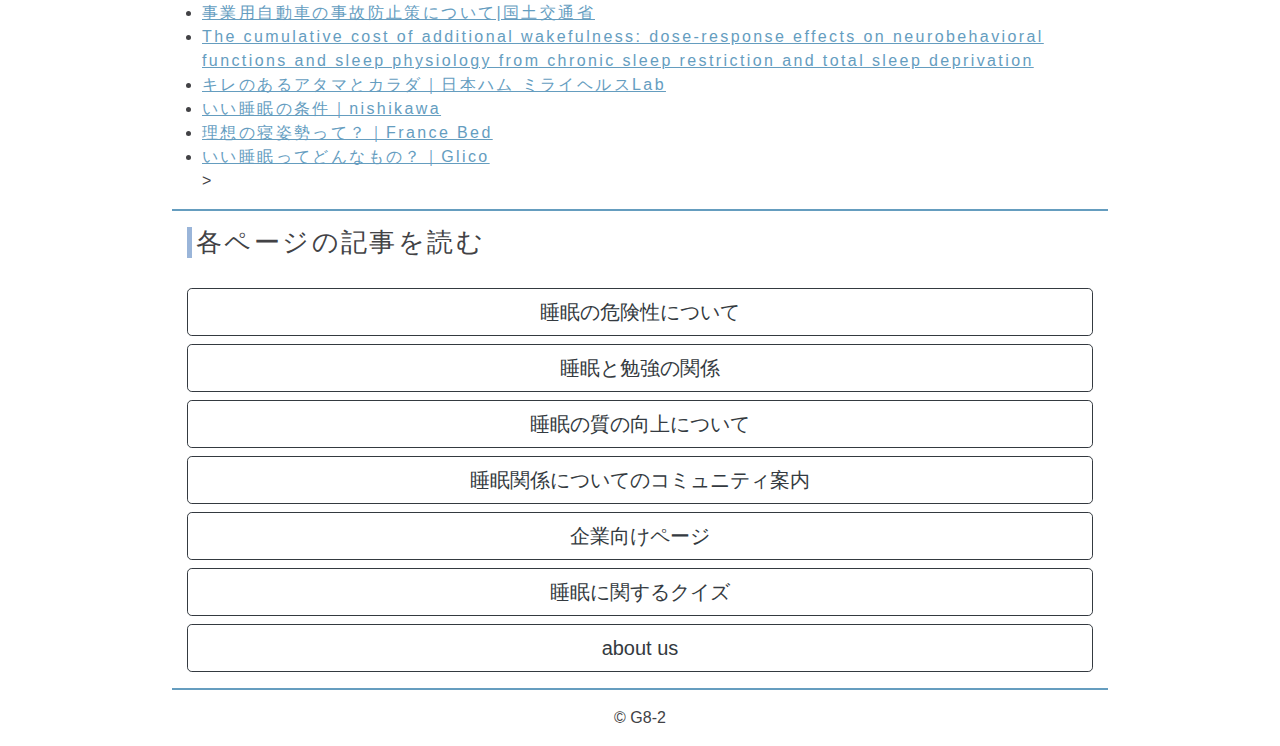
==== commit fa6cea64: "[update] add page title on top of each pages." ====
--- a/aboutus.html
+++ b/aboutus.html
@@ -39,7 +39,7 @@
     </header>
     
     <main>
-      <h1 class="text-center mb-5">快眠企画</h1>
+      <h1 class="text-center mb-5">快眠企画について</h1>
 
       <section class="container mb-3">
         <h2>快眠企画の企業理念</h2>
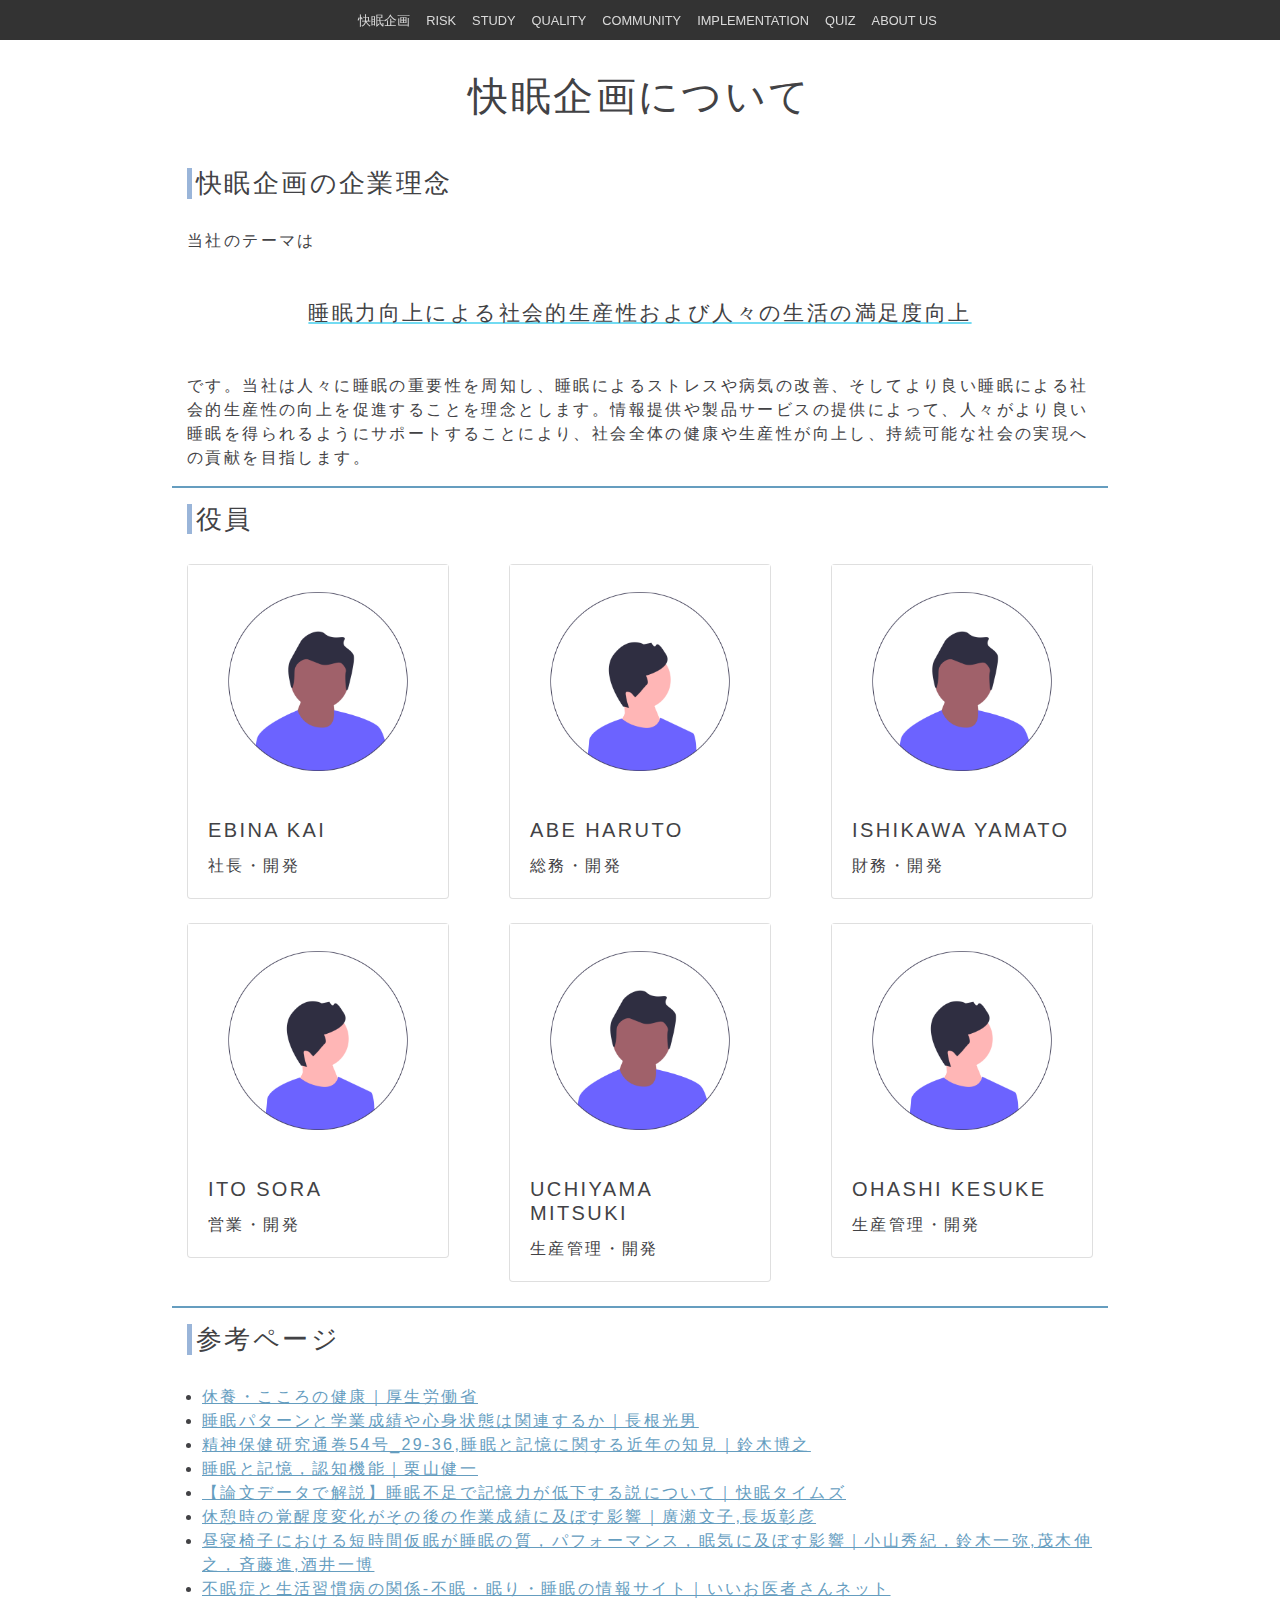
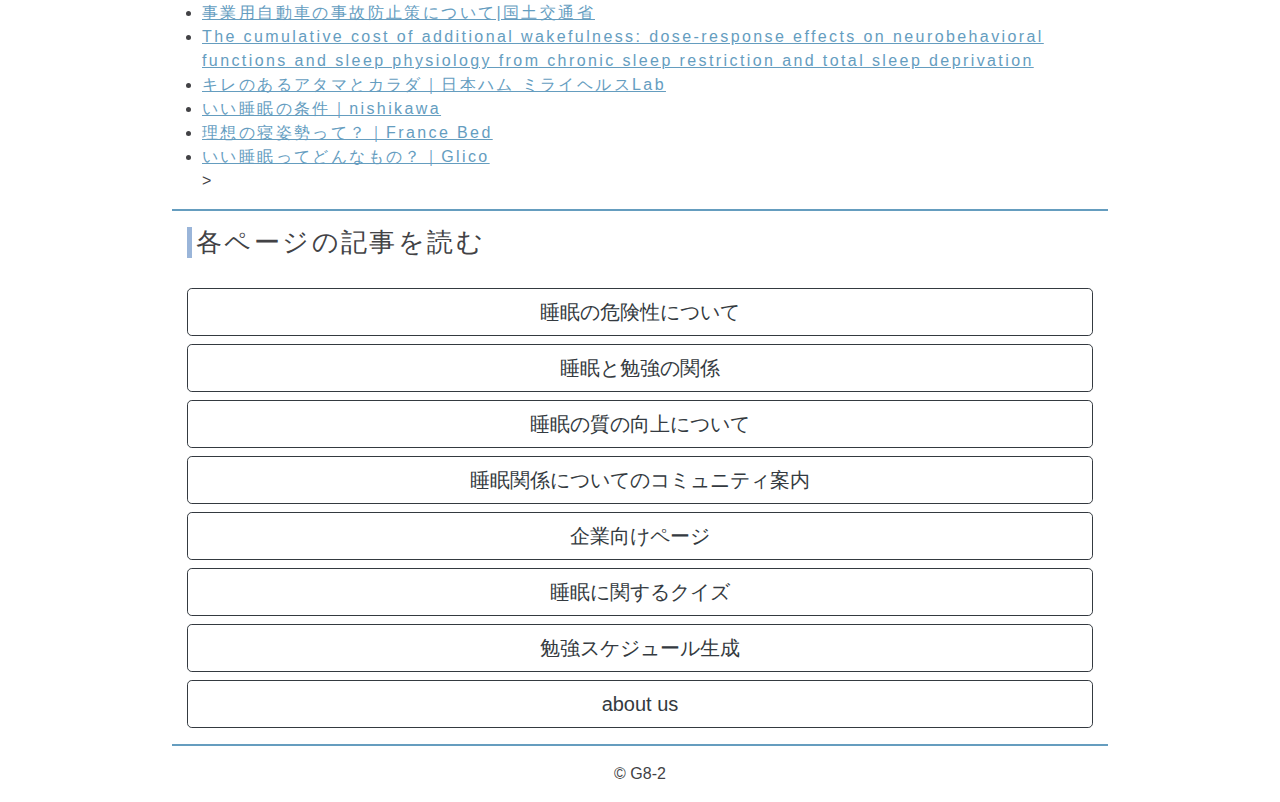
==== commit 48fa55a2: "[update] display alert on schedule.html" ====
--- a/aboutus.html
+++ b/aboutus.html
@@ -145,6 +145,7 @@
           <a href="community.html"><button type="button" class="btn btn-outline-dark btn-lg btn-block mb-2">睡眠関係についてのコミュニティ案内</button></a>
           <a href="implementation.html"><button type="button" class="btn btn-outline-dark btn-lg btn-block mb-2">企業向けページ</button></a>
           <a href="quiz.html"><button type="button" class="btn btn-outline-dark btn-lg btn-block mb-2">睡眠に関するクイズ</button></a>
+          <a href="schedule.html"><button type="button" class="btn btn-outline-dark btn-lg btn-block mb-2">勉強スケジュール生成</button></a>
           <a href="aboutus.html"><button type="button" class="btn btn-outline-dark btn-lg btn-block mb-2">about us</button></a>
         </div>
       </section>
